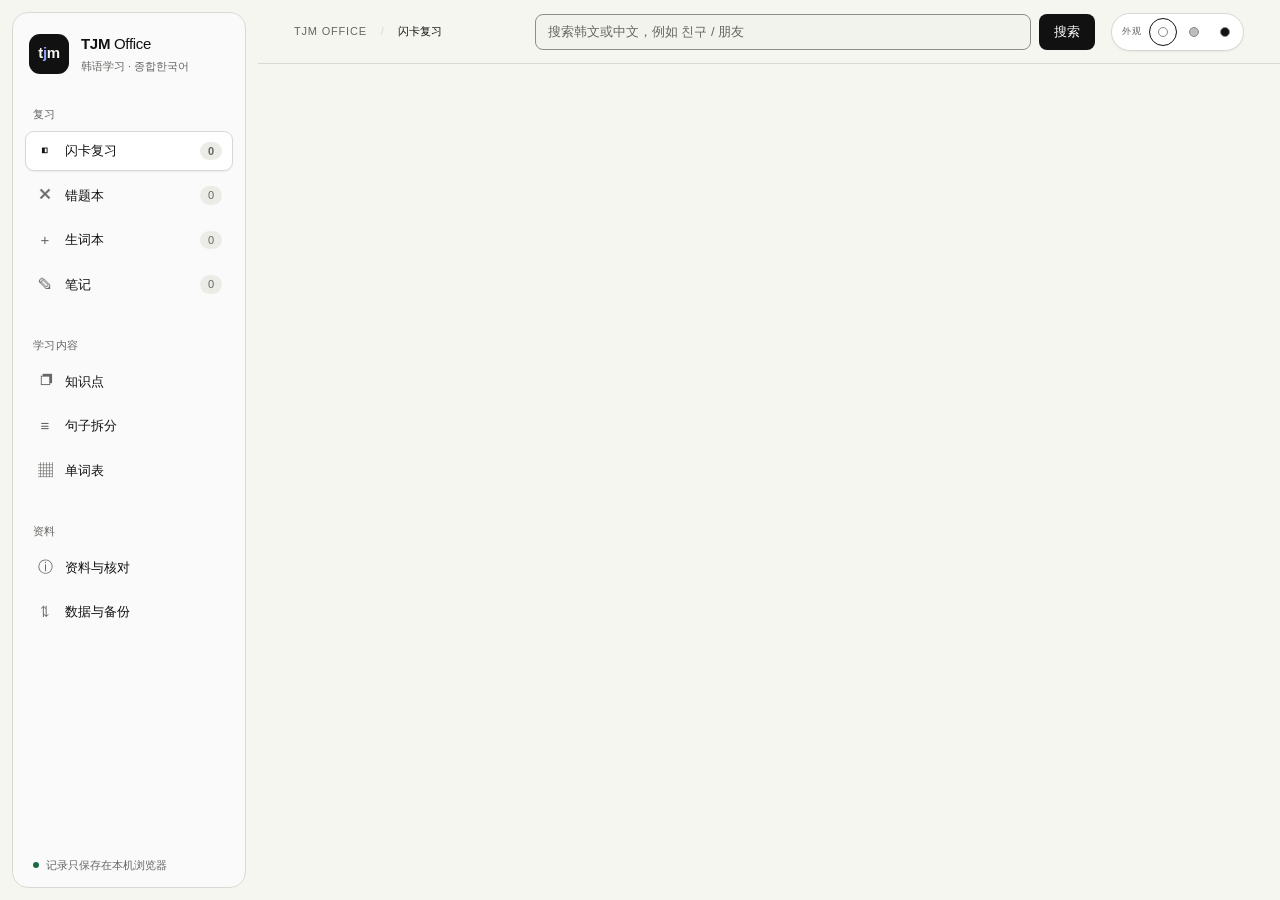
==== index.html @ 4e92ffac "上线" ====
<!DOCTYPE html>
<html lang="zh-CN">
<head>
  <meta charset="UTF-8">
  <meta name="viewport" content="width=device-width, initial-scale=1, viewport-fit=cover">
  <meta name="theme-color" content="#F6F6F1" media="(prefers-color-scheme: light)">
  <meta name="theme-color" content="#181817" media="(prefers-color-scheme: dark)">
  <meta name="description" content="韩语单词闪卡、逐词拆分句子、错题本与生词本。">
  <title>TJM 韩语学习 · Korean Study</title>
  <link rel="stylesheet" href="style.css">
  <link rel="stylesheet" href="knowledge.css">
</head>
<body>
  <script>document.body.dataset.theme = ['white', 'gray', 'black'].find(t => t === localStorage.getItem('tjm-theme')) || 'white';</script>
  <aside class="sidebar" aria-label="韩语学习导航">
    <a class="brand" href="#" data-view="flash" aria-label="TJM 韩语学习">
      <span class="brand-icon">t<span>j</span>m</span>
      <div><b>TJM <span>Office</span></b><small>韩语学习 · 종합한국어</small></div>
    </a>
    <div class="workspace-label">复习</div>
    <nav class="nav-group-list">
      <a class="nav active" data-view="flash"><span aria-hidden="true">◧</span>闪卡复习<small id="dueCount" title="今日待复习">0</small></a>
      <a class="nav" data-view="wrong"><span aria-hidden="true">✕</span>错题本<small id="wrongCount">0</small></a>
      <a class="nav" data-view="vocab"><span aria-hidden="true">+</span>生词本<small id="vocabCount">0</small></a>
      <a class="nav" data-view="notes"><span aria-hidden="true">✎</span>笔记<small id="notesCount">0</small></a>
    </nav>
    <div class="workspace-label">学习内容</div>
    <nav class="nav-group-list">
      <a class="nav" data-view="knowledge"><span aria-hidden="true">❐</span>知识点</a>
      <a class="nav" data-view="sentences"><span aria-hidden="true">≡</span>句子拆分</a>
      <a class="nav" data-view="words"><span aria-hidden="true">▦</span>单词表</a>
    </nav>
    <div class="workspace-label">资料</div>
    <nav class="nav-group-list">
      <a class="nav" data-view="reference"><span aria-hidden="true">ⓘ</span>资料与核对</a>
      <a class="nav" data-view="backup"><span aria-hidden="true">⇅</span>数据与备份</a>
    </nav>
    <div class="sidebar-bottom"><span class="dot" aria-hidden="true"></span><span>记录只保存在本机浏览器</span></div>
  </aside>

  <div class="workspace">
    <header class="topbar">
      <div class="crumb">TJM OFFICE <span>/</span> <b id="crumbView">闪卡复习</b></div>
      <form class="search" id="searchForm" role="search">
        <input id="searchInput" type="search" placeholder="搜索韩文或中文，例如 친구 / 朋友" autocomplete="off" aria-label="搜索韩文或中文">
        <button class="primary" type="submit">搜索</button>
      </form>
      <div class="theme-control" role="group" aria-label="外观">
        <span>外观</span>
        <div class="theme-options">
          <button type="button" data-theme-choice="white" aria-label="白"><i></i><span class="theme-name">白</span></button>
          <button type="button" data-theme-choice="gray" aria-label="灰"><i></i><span class="theme-name">灰</span></button>
          <button type="button" data-theme-choice="black" aria-label="黑"><i></i><span class="theme-name">黑</span></button>
        </div>
      </div>
    </header>
    <main id="main"></main>
  </div>

  <div id="toast" class="toast" role="status" aria-live="polite"></div>
  <div id="noteBar" class="note-bar" role="toolbar" aria-label="笔记" hidden></div>
  <dialog id="noteDialog" class="note-dialog" aria-label="批注">
    <form method="dialog">
      <h2>批注</h2>
      <blockquote></blockquote>
      <textarea rows="4" placeholder="写下你的理解、疑问或记忆方法" aria-label="批注内容"></textarea>
      <div class="dialog-actions"><button class="btn" value="cancel">取消</button><button class="btn primary" value="save">保存</button></div>
    </form>
  </dialog>

  <script src="vendor/ts-fsrs-6.0.0.umd.js"></script>
  <script src="data.js"></script>
  <script src="data-handbook.js"></script>
  <script src="knowledge.js"></script>
  <script src="app.js"></script>
  <script src="notes.js"></script>
</body>
</html>
---- style.css ----
/* TJM Office 办公类应用外观：沿用简历与岗位助手的白 / 灰 / 黑语义 Token（存储键 tjm-theme）。
   表面不透明，不用磨砂玻璃；蓝色只给焦点和标志里的 j。 */
:root { --ui-accent: #3157FF; --ui-brand-j: #8EA4FF; --ui-raise: 0 1px 2px #0000000f; --ui-shadow: 0 8px 28px #0000001f;
  --ui-card-shadow: 0 1px 2px #0000000a, 0 6px 18px #00000012; --ui-card-shadow-hover: 0 2px 4px #0000000d, 0 10px 26px #0000001a;
  font-family: -apple-system, BlinkMacSystemFont, Arial, "PingFang SC", "Apple SD Gothic Neo", "Noto Sans KR", "Microsoft YaHei", sans-serif;
  font-synthesis: none; }
body, body[data-theme="white"] { color-scheme: light;
  --ui-bg: #F6F6F1; --ui-panel: #FAFAFA; --ui-elevated: #FFFFFF; --ui-input: #F3F3EE; --ui-hover: #EDEDE8;
  --ui-text: #111111; --ui-text-secondary: #666664; --ui-divider: #D9D9D4; --ui-control-border: #8E8E89;
  --ui-primary: #111111; --ui-primary-hover: #333333; --ui-on-primary: #FFFFFF; --ui-rail: #111111; --ui-on-rail: #F6F6F1;
  --ui-badge: #ECECE7; --ui-danger: #B42332; --ui-danger-bg: #F6E4E4; --ui-success: #1A6B45; --ui-success-bg: #E4EEE6;
  --ui-warning: #865200; --ui-warning-bg: #F3EBDA; --ui-disabled: #8C8C88; }
body[data-theme="gray"] {
  --ui-bg: #D4D4D0; --ui-panel: #D7D7D3; --ui-elevated: #E0E0DC; --ui-input: #E8E8E4; --ui-hover: #C8C8C4;
  --ui-text: #151515; --ui-text-secondary: #4E4E4C; --ui-divider: #B9B9B5; --ui-control-border: #767672;
  --ui-badge: #C8C8C4; --ui-danger-bg: #E2CFCF; --ui-success-bg: #CFDDD2; --ui-warning-bg: #E2D6BF; --ui-disabled: #767672;
  --ui-raise: 0 1px 2px #00000014; --ui-card-shadow: 0 1px 2px #00000012, 0 6px 18px #0000001c; --ui-card-shadow-hover: 0 2px 4px #00000014, 0 10px 26px #00000026; }
body[data-theme="black"] { color-scheme: dark;
  --ui-bg: #181817; --ui-panel: #0E0E0E; --ui-elevated: #20201F; --ui-input: #2A2A28; --ui-hover: #2E2E2C;
  --ui-text: #F0F0ED; --ui-text-secondary: #AAA9A4; --ui-divider: #3F3F3C; --ui-control-border: #73736F;
  --ui-primary: #F0F0ED; --ui-primary-hover: #D6D6D2; --ui-on-primary: #111111; --ui-rail: #F0F0ED; --ui-on-rail: #111111;
  --ui-accent: #8EA4FF; --ui-brand-j: #3157FF; --ui-badge: #2E2E2C;
  --ui-danger: #FF9AA6; --ui-danger-bg: #3A2226; --ui-success: #89D6AA; --ui-success-bg: #1E3329;
  --ui-warning: #F3C979; --ui-warning-bg: #3A3022; --ui-disabled: #777773;
  --ui-raise: 0 1px 2px #00000040; --ui-shadow: 0 8px 28px #00000066;
  --ui-card-shadow: 0 1px 2px #00000059, 0 8px 22px #00000066; --ui-card-shadow-hover: 0 2px 4px #00000066, 0 12px 30px #00000080; }

* { box-sizing: border-box; }
body { margin: 0; color: var(--ui-text); background: var(--ui-bg); font-size: 13px; line-height: 1.5; }
button, input, select { font: inherit; color: inherit; }
button, a { cursor: pointer; -webkit-tap-highlight-color: transparent; touch-action: manipulation; }
button:focus-visible, a:focus-visible, input:focus-visible, select:focus-visible, .chunk:focus-visible {
  outline: 2px solid var(--ui-accent); outline-offset: 2px; }
h1, h2, h3, h4, p { margin-top: 0; }
input, select { min-height: 36px; padding: 0 12px; border: 1px solid var(--ui-control-border); border-radius: 8px; background: var(--ui-input); }
input::placeholder { color: var(--ui-text-secondary); }

/* 左侧栏 */
.sidebar { position: fixed; z-index: 2; top: 12px; bottom: 12px; left: 12px; width: 234px; display: flex; flex-direction: column;
  padding: 16px 12px 14px; overflow-y: auto; background: var(--ui-panel); border: 1px solid var(--ui-divider); border-radius: 16px; }
.brand { display: flex; align-items: center; gap: 12px; padding: 4px; color: var(--ui-text); text-decoration: none; }
.brand-icon { display: grid; place-items: center; flex: none; width: 40px; height: 40px; border-radius: 11px;
  background: var(--ui-rail); color: var(--ui-on-rail); font-size: 15px; font-weight: 700; letter-spacing: -.3px; }
.brand-icon span { display: contents; color: var(--ui-brand-j); }
.brand b { font-size: 15px; font-weight: 600; letter-spacing: -.3px; }
.brand b span { font-weight: 400; }
.brand small { display: block; margin-top: 2px; font-size: 11px; color: var(--ui-text-secondary); }
.workspace-label { margin: 28px 8px 8px; font-size: 11px; letter-spacing: .4px; color: var(--ui-text-secondary); }
.nav { display: flex; align-items: center; gap: 11px; min-height: 38px; margin-bottom: 4px; padding: 8px 10px;
  border: 1px solid transparent; border-radius: 9px; color: var(--ui-text); font-size: 13px; text-decoration: none; transition: background-color 90ms; }
.nav > span { width: 18px; text-align: center; font-size: 15px; color: var(--ui-text-secondary); }
.nav > small { min-width: 22px; margin-left: auto; padding: 1px 6px; border-radius: 10px; background: var(--ui-badge);
  color: var(--ui-text-secondary); font-size: 11px; text-align: center; font-variant-numeric: tabular-nums; }
.nav:hover { background: var(--ui-hover); }
.nav.active { background: var(--ui-elevated); border-color: var(--ui-divider); box-shadow: var(--ui-raise); font-weight: 600; }
.nav.active > span { color: var(--ui-text); }
.sidebar-bottom { display: flex; align-items: center; gap: 7px; margin: auto 8px 0; padding-top: 16px; font-size: 11px; color: var(--ui-text-secondary); }
.dot { width: 6px; height: 6px; border-radius: 50%; background: var(--ui-success); flex: none; }

/* 顶栏 */
.workspace { min-width: 0; margin-left: 258px; overflow-x: clip; }
.topbar { position: sticky; z-index: 1; top: 0; display: flex; align-items: center; gap: 16px; height: 64px; padding: 0 36px;
  background: var(--ui-bg); border-bottom: 1px solid var(--ui-divider); }
.crumb { flex: none; font-size: 11px; letter-spacing: .8px; color: var(--ui-text-secondary); white-space: nowrap; }
.crumb span { margin: 0 10px; color: var(--ui-divider); }
.crumb b { font-weight: 500; color: var(--ui-text); letter-spacing: 0; }
.search { flex: 1; display: flex; gap: 8px; max-width: 560px; margin-left: auto; }
.search input { flex: 1; min-width: 0; }
.theme-control { display: flex; align-items: center; gap: 7px; flex: none; padding: 4px 4px 4px 10px;
  border: 1px solid var(--ui-divider); border-radius: 999px; background: var(--ui-elevated); box-shadow: var(--ui-raise); }
.theme-control > span { font-size: 9px; letter-spacing: .12em; color: var(--ui-text-secondary); }
.theme-options { display: flex; gap: 3px; }
.theme-options button { display: grid; place-items: center; width: 28px; height: 28px; padding: 0; border: 1px solid transparent;
  border-radius: 999px; background: transparent; transition: border-color 90ms; }
.theme-options button:hover, .theme-options button.active { border-color: var(--ui-text); }
.theme-options i { width: 10px; height: 10px; border: 1px solid #888; border-radius: 50%; }
[data-theme-choice="white"] i { background: #fff; } [data-theme-choice="gray"] i { background: #bdbdbd; } [data-theme-choice="black"] i { background: #111; }
.theme-name { position: absolute; width: 1px; height: 1px; overflow: hidden; clip: rect(0 0 0 0); white-space: nowrap; }

main { max-width: 1240px; margin: 0 auto; padding: 32px 36px 40px; }
/* 页面层级：页标题（h1 + 说明 + 本页操作）→ 分组（组标题 + 数量）→ 卡片 */
.page-head { display: flex; justify-content: space-between; align-items: flex-end; gap: 18px; margin-bottom: 24px; }
.page-head h1 { display: flex; align-items: center; gap: 10px; margin-bottom: 8px; font-size: 28px; font-weight: 500; letter-spacing: -.7px; }
.page-head p { max-width: 640px; margin: 0; font-size: 13px; color: var(--ui-text-secondary); }
.page-actions { display: flex; flex-wrap: wrap; gap: 8px; flex: none; }
.count { padding: 2px 8px; border-radius: 10px; background: var(--ui-badge); color: var(--ui-text-secondary);
  font-size: 11px; font-weight: 500; letter-spacing: 0; font-variant-numeric: tabular-nums; }
.group { margin-bottom: 32px; }
.group-head { display: flex; align-items: center; gap: 10px; margin-bottom: 12px; }
.group-head h2 { margin: 0; font-size: 15px; font-weight: 600; }

.stat-grid { display: grid; grid-template-columns: repeat(auto-fill, minmax(150px, 1fr)); gap: 10px; margin-bottom: 14px; }
.stat-card { display: flex; flex-direction: column-reverse; gap: 4px; padding: 16px 18px; background: var(--ui-elevated);
  border: 1px solid var(--ui-divider); border-radius: 14px; box-shadow: var(--ui-card-shadow); }
.stat-card strong { font-size: 34px; font-weight: 400; line-height: 1; letter-spacing: -1px; font-variant-numeric: tabular-nums; }
.stat-card span { font-size: 12px; color: var(--ui-text-secondary); }

/* 按钮与工具条 */
.primary, .btn { min-height: 36px; padding: 0 15px; border-radius: 8px; font-size: 13px; font-weight: 500; white-space: nowrap;
  transition: background-color 90ms; }
.primary, .btn.primary { border: 0; background: var(--ui-primary); color: var(--ui-on-primary); }
.primary:hover, .btn.primary:hover { background: var(--ui-primary-hover); }
.btn { border: 1px solid var(--ui-control-border); background: var(--ui-elevated); }
.btn:hover { background: var(--ui-hover); }
.btn:disabled { color: var(--ui-disabled); cursor: not-allowed; }
.btn.good { border-color: var(--ui-success); background: var(--ui-success-bg); color: var(--ui-success); }
.btn.bad { border-color: var(--ui-danger); background: var(--ui-danger-bg); color: var(--ui-danger); }
.toolbar { display: flex; flex-wrap: wrap; align-items: center; gap: 8px; margin-bottom: 18px; }
.hint { font-size: 12px; color: var(--ui-text-secondary); }
.empty { padding: 48px 0; text-align: center; color: var(--ui-text-secondary); }
.icon-btn { display: inline-grid; place-items: center; width: 30px; height: 30px; padding: 0; border: 1px solid var(--ui-divider);
  border-radius: 8px; background: var(--ui-elevated); font-size: 12px; line-height: 1; vertical-align: middle; transition: background-color 90ms; }
.icon-btn:hover { background: var(--ui-hover); }
.icon-btn.on { border-color: var(--ui-primary); background: var(--ui-primary); color: var(--ui-on-primary); }

/* 闪卡 */
.progress { margin-bottom: 8px; font-size: 12px; color: var(--ui-text-secondary); font-variant-numeric: tabular-nums; }
.card-wrap { width: 620px; max-width: 100%; height: 340px; margin: 0 0 16px; perspective: 1400px; }
.card { position: relative; width: 100%; height: 100%; transform-style: preserve-3d; transition: transform 300ms ease; user-select: none; -webkit-user-select: none; }
.card.flipped { transform: rotateY(180deg); }
.face { position: absolute; inset: 0; display: flex; flex-direction: column; align-items: center; justify-content: center; padding: 40px 28px;
  overflow: auto; background: var(--ui-elevated); border: 1px solid var(--ui-divider); border-radius: 14px; box-shadow: var(--ui-card-shadow);
  text-align: center; cursor: pointer; backface-visibility: hidden; -webkit-backface-visibility: hidden; }
.face.back { transform: rotateY(180deg); }
.face .big { font-size: 46px; font-weight: 500; line-height: 1.25; letter-spacing: -.5px; }
.face .big.sent { font-size: 26px; line-height: 1.55; letter-spacing: 0; }
.face .rom { margin-top: 8px; font-size: 14px; color: var(--ui-text-secondary); }
.face .tag { position: absolute; top: 14px; left: 18px; font-size: 11px; letter-spacing: .4px; color: var(--ui-text-secondary); }
.face .wrong-flag { position: absolute; top: 12px; right: 16px; padding: 2px 8px; border-radius: 6px; background: var(--ui-danger-bg);
  color: var(--ui-danger); font-size: 11px; font-weight: 600; }
.face .tip { position: absolute; bottom: 14px; left: 0; right: 0; font-size: 11px; color: var(--ui-text-secondary); }
.card-actions { max-width: 620px; }
.rate-row { display: grid; grid-template-columns: repeat(4, minmax(0, 1fr)); gap: 8px; max-width: 620px; margin-bottom: 10px; }
.btn.rate { display: flex; flex-direction: column; align-items: center; justify-content: center; gap: 1px; min-height: 48px; padding: 4px 6px; line-height: 1.3; }
.btn.rate small { font-size: 11px; font-weight: 400; opacity: .8; }
.card-actions .spacer { flex: 1; }

/* 逐词拆分：韩语 / 横线 / 中文 */
.gloss { display: flex; flex-wrap: wrap; align-items: flex-start; gap: 6px 12px; }
.chunk { display: inline-flex; flex-direction: column; align-items: center; padding: 3px 4px; border-radius: 6px; cursor: pointer; }
.chunk .k { padding: 0 2px 3px; border-bottom: 1.5px solid var(--ui-text); font-size: 22px; white-space: nowrap; }
.chunk .z { padding-top: 4px; font-size: 13px; color: var(--ui-success); white-space: nowrap; }
.chunk:hover { background: var(--ui-hover); }
.chunk.marked { background: var(--ui-warning-bg); box-shadow: inset 0 0 0 1px var(--ui-warning); }
.chunk.marked .z { color: var(--ui-warning); font-weight: 600; }
.face .gloss { justify-content: center; margin-top: 18px; }
.face .chunk { cursor: inherit; }

/* 句子与单词卡 */
.sent-item, .word-card { margin-bottom: 12px; background: var(--ui-elevated); border: 1px solid var(--ui-divider); border-radius: 14px; box-shadow: var(--ui-card-shadow); }
.sent-item { padding: 16px 20px; }
.sent-head { display: flex; justify-content: space-between; align-items: center; gap: 12px; margin-bottom: 10px; font-size: 11px; color: var(--ui-text-secondary); }
.sent-head > span:last-child { display: flex; gap: 6px; flex: none; }
.sent-zh { margin-top: 10px; font-size: 13px; line-height: 1.7; }
.word-card { padding: 24px 26px; }
.wc-top { display: inline-flex; align-items: flex-end; gap: 8px; }
.wc-ko { font-size: 36px; font-weight: 500; line-height: 1.2; letter-spacing: -.5px; }
.wc-actions { display: inline-flex; gap: 6px; transform: translateY(2px); }
.wc-rom { margin-top: 4px; font-size: 13px; color: var(--ui-text-secondary); }
.wc-zh { margin-top: 4px; font-size: 36px; line-height: 1.3; }
.wc-meta { margin-top: 8px; font-size: 11px; color: var(--ui-text-secondary); }
.wc-gap { height: 22px; }
.wc-dash { margin-bottom: 14px; border-top: 2px dashed var(--ui-divider); }
.wc-ex-title { margin-bottom: 10px; font-size: 11px; letter-spacing: .4px; color: var(--ui-text-secondary); }
.wc-ex { margin-bottom: 16px; }
.dict-ex { margin-bottom: 12px; }
.dict-ex-ko { display: flex; align-items: center; gap: 8px; font-size: 17px; }
.dict-ex .sent-zh { margin-top: 2px; color: var(--ui-text-secondary); }
.word-table { display: grid; grid-template-columns: repeat(auto-fill, minmax(220px, 1fr)); gap: 8px; }
.wt-item { display: flex; justify-content: space-between; align-items: center; gap: 10px; padding: 12px 14px; cursor: pointer;
  background: var(--ui-elevated); border: 1px solid var(--ui-divider); border-radius: 10px; box-shadow: var(--ui-card-shadow);
  transition: background-color 90ms, box-shadow 90ms; }
.wt-item:hover { box-shadow: var(--ui-card-shadow-hover); }
.wt-item > div:first-child { min-width: 0; }
.wt-ko { font-size: 19px; font-weight: 500; }
.wt-zh { overflow: hidden; font-size: 12px; color: var(--ui-text-secondary); text-overflow: ellipsis; white-space: nowrap; }
.wt-btns { display: flex; gap: 4px; flex: none; }

.toast { position: fixed; z-index: 10; left: 50%; bottom: calc(32px + env(safe-area-inset-bottom)); transform: translateX(-50%);
  padding: 9px 16px; border-radius: 8px; background: var(--ui-primary); color: var(--ui-on-primary); font-size: 13px;
  box-shadow: var(--ui-shadow); opacity: 0; pointer-events: none; transition: opacity 110ms; }
.toast.show { opacity: 1; }
.toast.has-action { display: flex; align-items: center; gap: 14px; }
.toast.show.has-action { pointer-events: auto; }
.toast-action { min-height: 28px; padding: 0 4px; border: 0; background: none; color: inherit; font-weight: 600;
  text-decoration: underline; text-underline-offset: 3px; }
@media (pointer: coarse) { .toast-action { min-height: 40px; padding: 0 10px; } }

/* 自适应断点与简历与岗位助手一致：1150 / 850 / 640 */
@media (min-width: 1600px) { main { padding-top: 48px; } }
@media (max-width: 1150px) {
  .sidebar { width: 200px; }
  .workspace { margin-left: 224px; }
  .topbar { padding: 0 24px; }
  main { padding: 28px 24px 36px; }
  .theme-control > span { display: none; }
}
@media (max-width: 850px) {
  .sidebar { position: static; width: auto; margin: 10px 10px 0; padding: 12px; overflow: visible; }
  .brand-icon { width: 34px; height: 34px; border-radius: 9px; font-size: 13px; }
  .workspace-label, .sidebar-bottom { display: none; }
  .sidebar { display: flex; flex-direction: row; flex-wrap: wrap; align-items: center; gap: 10px 4px; }
  .brand { width: 100%; }
  .nav-group-list { display: contents; }
  .nav { width: auto; min-width: max-content; min-height: 36px; margin: 0; padding: 7px 11px; gap: 8px; font-size: 12px; }
  .nav > span { width: auto; }
  .workspace { margin-left: 0; }
  .topbar { position: static; height: 56px; }
  .crumb { display: none; }
  .search { margin-left: 0; max-width: none; }
}
@media (max-width: 640px) {
  .sidebar { flex-wrap: nowrap; overflow-x: auto; scrollbar-width: none; }
  .brand { width: auto; padding-right: 8px; }
  .brand div { display: none; }
  .nav > small { display: none; }
  .topbar { flex-wrap: wrap; height: auto; padding: 10px 12px; gap: 8px; }
  .search { flex: 1 1 100%; order: 2; }
  .theme-control { margin-left: auto; }
  .theme-control { padding: 3px; }
  .theme-options button { width: 26px; height: 26px; }
  main { padding: 20px 12px calc(28px + env(safe-area-inset-bottom)); }
  .card-wrap { height: 300px; }
  .face { padding: 36px 16px; }
  .face .big { font-size: 36px; }
  .face .big.sent { font-size: 21px; }
  .card-actions .btn { flex: 1 1 calc(33% - 8px); padding: 0 8px; }
  .card-actions .spacer { display: none; }
  .toolbar select { flex: 1 1 100%; }
  .toolbar .hint { flex-basis: 100%; }
  .page-head { display: block; margin-bottom: 18px; }
  .page-head h1 { font-size: 23px; }
  .page-actions { margin-top: 14px; }
  .page-actions select { flex: 1 1 100%; }
  .sent-item { padding: 14px; }
  .word-card { padding: 18px 16px; }
  .wc-ko, .wc-zh { font-size: 30px; }
  .chunk .k { font-size: 19px; }
  .chunk .z { font-size: 12px; }
  .word-table { grid-template-columns: 1fr; }
}
/* 触屏：点按目标不小于 44px，悬停效果不常驻 */
@media (pointer: coarse) {
  .icon-btn { width: 44px; height: 44px; font-size: 14px; }
  .btn, .primary, .nav, .toolbar select, .search input { min-height: 44px; }
  .theme-options button { width: 36px; height: 36px; }
}
@media (hover: none) { .chunk:not(.marked):hover, .wt-item:hover, .nav:not(.active):hover { background: none; } }
@media (prefers-reduced-motion: reduce) { * { transition: none !important; animation: none !important; scroll-behavior: auto !important; } }
---- knowledge.css ----
/* 知识点与资料页：handbook.html 原有的组件（表格、提示框、发音图示、逐词释义）换成 TJM Office 的语义 Token。
   类名沿用手册原文，只在 .kb 范围内生效。 */

/* 章节切换与目录 */
.segmented { display: flex; gap: 4px; margin-bottom: 20px; padding: 4px; overflow-x: auto; scrollbar-width: none;
  background: var(--ui-input); border: 1px solid var(--ui-divider); border-radius: 12px; }
.seg { display: flex; align-items: center; gap: 8px; flex: 1 0 auto; justify-content: center; min-height: 36px; padding: 0 14px;
  border: 1px solid transparent; border-radius: 9px; background: none; font-size: 13px; white-space: nowrap; transition: background-color 90ms; }
.seg small { font-size: 11px; color: var(--ui-text-secondary); font-variant-numeric: tabular-nums; }
.seg:hover { background: var(--ui-hover); }
.seg.active { background: var(--ui-elevated); border-color: var(--ui-divider); box-shadow: var(--ui-raise); font-weight: 600; }
.seg.active small { color: var(--ui-text); }
.kb-layout { display: grid; grid-template-columns: minmax(0, 1fr) 220px; gap: 28px; align-items: start; }
.kb-outline { position: sticky; top: 84px; max-height: calc(100dvh - 104px); overflow-y: auto; padding: 4px 0 4px 14px; border-left: 1px solid var(--ui-divider); }
.outline-title { margin-bottom: 8px; font-size: 11px; letter-spacing: .4px; color: var(--ui-text-secondary); }
.kb-outline a { display: block; padding: 5px 0; font-size: 12px; line-height: 1.45; color: var(--ui-text-secondary); text-decoration: none; }
.kb-outline a:hover { color: var(--ui-text); }
.kb-jump { display: none; width: 100%; margin-bottom: 16px; }

/* 正文 */
.kb { min-width: 0; font-size: 13px; line-height: 1.7; }
.kb h3 { scroll-margin-top: 84px; }
.kb-intro { margin-bottom: 16px; }
.kb-intro h2 { margin-bottom: 4px; font-size: 20px; font-weight: 600; letter-spacing: -.3px; }
.kb-intro p { margin: 0; color: var(--ui-text-secondary); }
.kb .card { margin: 0 0 16px; padding: 22px 24px; background: var(--ui-elevated); border: 1px solid var(--ui-divider);
  border-radius: 14px; box-shadow: var(--ui-card-shadow); }
.kb .card h3 { margin-bottom: 14px; font-size: 16px; font-weight: 600; }
.kb .card h4 { margin: 20px 0 8px; font-size: 14px; font-weight: 600; }
.kb .card p { margin: 8px 0; }
.kb .muted { color: var(--ui-text-secondary); }
.kb .small { font-size: 12px; }
.kb .lesson-head { display: flex; justify-content: space-between; align-items: baseline; gap: 12px; margin-bottom: 12px; }
.kb .lesson-head h3 { margin: 0; }
.kb .lesson-date { flex: none; font-size: 11px; color: var(--ui-text-secondary); }
.kb .callout { margin: 14px 0; padding: 12px 15px; border-left: 3px solid var(--ui-control-border); border-radius: 0 10px 10px 0; background: var(--ui-input); }
.kb .callout.warning, .kb .editor-note { border-left-color: var(--ui-warning); background: var(--ui-warning-bg); }
.kb .editor-note { padding: 10px 14px; border-left: 3px solid var(--ui-warning); border-radius: 0 8px 8px 0; font-size: 12px; color: var(--ui-warning); }
.kb .meaning-note { margin: 6px 0 16px; padding: 9px 12px; border-radius: 8px; background: var(--ui-success-bg); color: var(--ui-success); }
.kb .grid2, .kb .grid3, .kb .source-list { display: grid; grid-template-columns: repeat(2, minmax(0, 1fr)); gap: 12px; }
.kb .grid3 { grid-template-columns: repeat(3, minmax(0, 1fr)); }
.kb .mini, .kb .source { padding: 13px 14px; background: var(--ui-input); border: 1px solid var(--ui-divider); border-radius: 10px; }
.kb .mini b, .kb .source b { display: block; margin-bottom: 4px; font-size: 13px; }
.kb .source span { font-size: 11px; color: var(--ui-text-secondary); }
.kb ul.clean, .kb ol.clean { margin: 8px 0; padding-left: 20px; }
.kb .clean li { margin: 5px 0; }
.kb .formula { margin: 12px 0; padding: 12px 15px; border: 1px solid var(--ui-divider); border-radius: 10px; background: var(--ui-input); font-size: 17px; text-align: center; }

/* 表格 */
.kb .table-wrap { margin: 10px 0 16px; overflow: auto; border: 1px solid var(--ui-divider); border-radius: 10px; }
.kb table { width: 100%; border-collapse: collapse; background: var(--ui-elevated); font-size: 13px; }
.kb th { background: var(--ui-input); color: var(--ui-text-secondary); font-size: 11px; font-weight: 600; letter-spacing: .04em; text-align: left; }
.kb th, .kb td { padding: 8px 10px; border-bottom: 1px solid var(--ui-divider); vertical-align: top; }
.kb tr:last-child td { border-bottom: 0; }

/* 韩文：可以点一下发音 */
.kb .ko, .kb .gloss-ko, .kb .pron-word, .kb .pron-out, .kb .step-token, .kb .map-pair b, .kb .map-pair strong, .kb .formula {
  font-family: "Apple SD Gothic Neo", "Noto Sans KR", "Malgun Gothic", sans-serif; }
.kb .ko { font-size: 16px; font-weight: 600; cursor: pointer; }
.kb .ko:hover, .kb .gloss-ko:hover, .kb .pron-word:hover { color: var(--ui-accent); }
.kb .gloss-ko, .kb .pron-word, .kb .pron-out, .kb .step-token, .kb .map-pair b, .kb .map-pair strong { cursor: pointer; }

/* 收音与音变图示 */
.kb .batchim-emphasis { display: inline-block; margin: 0 .05em; padding: 0 .08em; font-size: 1.8em; font-weight: 800; line-height: 1.22; white-space: nowrap;
  font-family: "Apple SD Gothic Neo", "Noto Sans KR", sans-serif; background: linear-gradient(to top, var(--ui-warning-bg) 0 32%, transparent 32%); }
.kb .mini .batchim-emphasis { font-size: 28px; margin: 4px 1px; }
.kb .mapping-block { margin: 14px 0 20px; padding: 18px; background: var(--ui-input); border: 1px solid var(--ui-divider); border-radius: 12px; }
.kb .mapping-caption { margin-bottom: 14px; font-size: 13px; font-weight: 600; }
.kb .map-five, .kb .map-three { display: grid; grid-template-columns: repeat(5, minmax(0, 1fr)); gap: 10px; }
.kb .map-three { grid-template-columns: repeat(3, minmax(0, 1fr)); }
.kb .map-pair { display: flex; flex-direction: column; align-items: center; gap: 6px; padding: 12px 5px; text-align: center;
  background: var(--ui-elevated); border: 1px solid var(--ui-divider); border-radius: 10px; box-shadow: var(--ui-raise); }
.kb .map-pair b, .kb .map-pair strong { font-size: 28px; font-weight: 800; line-height: 1.2; white-space: nowrap; }
.kb .map-pair strong { color: var(--ui-warning); }
.kb .map-pair small { font-size: 11px; color: var(--ui-text-secondary); }
.kb .map-arrow, .kb .flow-arrow { color: var(--ui-text-secondary); font-size: 18px; line-height: 1; }
.kb .rule-two-col { display: grid; grid-template-columns: repeat(3, 1fr); gap: 10px; margin: 10px 0; }
.kb .rule-src-col { padding: 11px 14px; background: var(--ui-elevated); border: 1px solid var(--ui-divider); border-radius: 10px; }
.kb .rule-src-col span { display: block; font-size: 13px; font-weight: 600; }
.kb .rule-src-col small { display: block; margin-top: 4px; font-size: 19px; font-weight: 700; font-family: "Apple SD Gothic Neo", "Noto Sans KR", sans-serif; }
.kb .pron-example-grid { display: grid; grid-template-columns: repeat(auto-fit, minmax(160px, 1fr)); gap: 10px; margin: 12px 0 22px; }
.kb .pron-card { display: flex; justify-content: space-between; align-items: center; gap: 14px; min-width: 0; padding: 13px 15px;
  background: var(--ui-input); border: 1px solid var(--ui-divider); border-radius: 10px; }
.kb .pron-word { font-size: 19px; font-weight: 700; white-space: nowrap; }
.kb .pron-out { font-size: 17px; font-weight: 600; color: var(--ui-success); white-space: nowrap; }
.kb .pron-chain { display: flex; flex-wrap: wrap; align-items: center; row-gap: 18px; margin: 14px 0 24px; padding: 16px;
  background: var(--ui-input); border: 1px solid var(--ui-divider); border-radius: 12px; }
.kb .chain-item { display: inline-flex; align-items: center; min-height: 32px; white-space: nowrap; }
.kb .chain-item:not(:last-of-type)::after { content: '—'; margin: 0 20px; color: var(--ui-text-secondary); font-size: 18px; }
.kb .chain-tail { margin-left: 8px; font-size: 12px; color: var(--ui-text-secondary); }
.kb .pron-pair { display: inline-flex; align-items: baseline; gap: 7px; }
.kb .pron-process { margin: 12px 0 18px; padding: 13px 16px; background: var(--ui-input); border: 1px solid var(--ui-divider); border-radius: 10px; }
.kb .pron-title { display: flex; align-items: baseline; gap: 8px; margin-bottom: 12px; font-weight: 600; }
.kb .steps-row { display: flex; flex-wrap: wrap; align-items: center; gap: 12px; }
.kb .step-token { font-size: 18px; font-weight: 700; }

/* 逐词释义：和句子拆分页一样，韩文 / 横线 / 中文 */
.kb .gloss-line { display: flex; flex-direction: column; gap: 10px; margin: 14px 0 18px; }
.kb .gloss-clause { padding: 10px 14px; background: var(--ui-input); border-left: 3px solid var(--ui-divider); border-radius: 0 10px 10px 0; }
.kb .gloss-words { display: flex; flex-wrap: wrap; align-items: flex-start; gap: 10px 12px; }
.kb .gloss-word { display: inline-flex; flex-direction: column; align-items: center; max-width: 100%; }
.kb .gloss-ko { padding: 0 2px 3px; border-bottom: 1.5px solid var(--ui-text); font-size: 19px; font-weight: 500; line-height: 1.35; overflow-wrap: anywhere; }
.kb .gloss-zh { padding-top: 4px; font-size: 12px; line-height: 1.4; color: var(--ui-success); text-align: center; overflow-wrap: anywhere; }
.kb .gloss-zh.pending { color: var(--ui-warning); font-style: italic; }
.kb .gloss-speaker { align-self: center; padding: 4px 8px; border-radius: 6px; background: var(--ui-badge); font-size: 12px; font-weight: 600; white-space: nowrap; }
.kb .gloss-joiner { align-self: flex-start; color: var(--ui-text-secondary); font-size: 19px; }
.kb .gloss-source-translation { display: flex; flex-wrap: wrap; gap: 6px; margin-top: 10px; }
.kb .original-note { font-size: 12px; color: var(--ui-text-secondary); }
.kb .gloss-line + p { margin-top: -6px; color: var(--ui-text-secondary); }
.kb td .gloss-ko { font-size: 16px; }
.kb td .gloss-zh { font-size: 11px; }

/* 自适应 */
@media (max-width: 1150px) {
  .kb-layout { grid-template-columns: minmax(0, 1fr); }
  .kb-outline { display: none; }
  .kb-jump { display: block; }
}
@media (max-width: 850px) { .kb h3 { scroll-margin-top: 16px; } }
@media (max-width: 640px) {
  .seg { flex: 0 0 auto; padding: 0 10px; font-size: 12px; }
  .kb .card { padding: 16px; }
  .kb .grid2, .kb .grid3, .kb .source-list, .kb .rule-two-col { grid-template-columns: 1fr; }
  .kb .map-five { gap: 5px; }
  .kb .map-pair { padding: 10px 2px; }
  .kb .map-pair b, .kb .map-pair strong { font-size: 20px; }
  .kb .map-three { grid-template-columns: 1fr; }
  .kb .map-three .map-pair { flex-direction: row; justify-content: space-around; }
  .kb .pron-example-grid { grid-template-columns: 1fr 1fr; gap: 7px; }
  .kb .pron-card { flex-direction: column; align-items: flex-start; gap: 3px; padding: 10px; }
  .kb .chain-item:not(:last-of-type)::after { margin: 0 12px; }
  .kb .gloss-ko { font-size: 17px; }
  .kb .gloss-clause { padding: 9px 10px; }
}
@media (pointer: coarse) { .seg { min-height: 44px; } }

/* ===== 笔记：高亮、标记、框选、浮动工具条 ===== */
body { --hl-yellow: #FFE16A99; --hl-green: #9BE3B080; --hl-pink: #FFB3C680; --hl-blue: #A9C4FF80;
  --hl-yellow-line: #C99A00; --hl-green-line: #1F8A4C; --hl-pink-line: #C2436A; --hl-blue-line: #3157FF; }
body[data-theme="black"] { --hl-yellow: #8A6F0E99; --hl-green: #1F6B3F99; --hl-pink: #7D2A4499; --hl-blue: #2B437F99;
  --hl-yellow-line: #F3C979; --hl-green-line: #89D6AA; --hl-pink-line: #FF9AB8; --hl-blue-line: #8EA4FF; }
.note-tools { display: flex; flex-wrap: wrap; align-items: center; gap: 8px; margin: -6px 0 18px; }
.note-tools .hint { margin-right: auto; }
.note-tools .btn.active { border-color: var(--ui-primary); background: var(--ui-primary); color: var(--ui-on-primary); }
.note-tools .btn.active .count { background: transparent; }
.kb .card { position: relative; }
.note-mark { padding: 1px 0; border-radius: 3px; color: inherit; cursor: pointer; -webkit-box-decoration-break: clone; box-decoration-break: clone; }
.hl-yellow { background: var(--hl-yellow); } .hl-green { background: var(--hl-green); }
.hl-pink { background: var(--hl-pink); } .hl-blue { background: var(--hl-blue); }
.note-underline { background: none; text-decoration: underline 2px var(--ui-danger); text-underline-offset: 4px; }
.note-mark.has-note::after { content: ''; display: inline-block; width: 6px; height: 6px; margin-left: 2px; vertical-align: super;
  border-radius: 50%; background: var(--ui-danger); }
.note-mark.flash, .note-box.flash { outline: 2px solid var(--ui-accent); outline-offset: 2px; }
.note-box { position: absolute; z-index: 1; border: 2px solid var(--hl-yellow-line); border-radius: 6px; background: color-mix(in srgb, var(--hl-yellow) 45%, transparent); cursor: pointer; }
.note-box > span { position: absolute; left: -2px; bottom: calc(100% + 4px); max-width: 260px; padding: 2px 8px; overflow: hidden;
  border-radius: 6px; background: var(--ui-primary); color: var(--ui-on-primary); font-size: 11px; line-height: 1.6; text-overflow: ellipsis; white-space: nowrap; }
.box-green { border-color: var(--hl-green-line); background: color-mix(in srgb, var(--hl-green) 45%, transparent); }
.box-pink { border-color: var(--hl-pink-line); background: color-mix(in srgb, var(--hl-pink) 45%, transparent); }
.box-blue { border-color: var(--hl-blue-line); background: color-mix(in srgb, var(--hl-blue) 45%, transparent); }
.note-box.drawing { border-style: dashed; pointer-events: none; }
.kb.boxing .card { cursor: crosshair; user-select: none; -webkit-user-select: none; -webkit-touch-callout: none; outline: 1px dashed var(--ui-control-border); outline-offset: 3px; }
.kb.boxing .note-box { pointer-events: none; }

.note-bar { position: fixed; z-index: 20; display: flex; align-items: center; gap: 6px; padding: 6px; background: var(--ui-elevated);
  border: 1px solid var(--ui-divider); border-radius: 12px; box-shadow: var(--ui-shadow); transition: opacity 110ms; }
.note-bar[hidden] { display: none; }
.note-bar-group { display: flex; gap: 4px; padding-right: 6px; border-right: 1px solid var(--ui-divider); }
.swatch { display: inline-block; flex: none; width: 22px; height: 22px; padding: 0; border: 2px solid transparent; border-radius: 50%; }
button.swatch { cursor: pointer; }
.swatch.active { border-color: var(--ui-text); }
.sw-yellow { background: var(--hl-yellow); box-shadow: inset 0 0 0 1px var(--hl-yellow-line); }
.sw-green { background: var(--hl-green); box-shadow: inset 0 0 0 1px var(--hl-green-line); }
.sw-pink { background: var(--hl-pink); box-shadow: inset 0 0 0 1px var(--hl-pink-line); }
.sw-blue { background: var(--hl-blue); box-shadow: inset 0 0 0 1px var(--hl-blue-line); }
.sw-underline { background: none; border-radius: 0; height: 4px; border: 0; border-bottom: 2px solid var(--ui-danger); }
.note-bar-btn { min-height: 30px; padding: 0 10px; border: 0; border-radius: 8px; background: none; font-size: 12px; white-space: nowrap; }
.note-bar-btn:hover, .note-bar-btn.active { background: var(--ui-hover); }
.note-bar-btn.danger { color: var(--ui-danger); }

.outline-notes { margin-top: 18px; }
.outline-notes a { display: flex; align-items: center; gap: 6px; overflow: hidden; text-overflow: ellipsis; white-space: nowrap; }
.outline-notes .swatch { width: 10px; height: 10px; border-width: 0; }
.outline-notes a.lost { opacity: .55; }

.note-item { margin-bottom: 10px; padding: 14px 18px; background: var(--ui-elevated); border: 1px solid var(--ui-divider); border-radius: 12px; box-shadow: var(--ui-card-shadow); }
.note-quote { display: flex; align-items: center; gap: 8px; font-size: 14px; }
.note-quote .swatch { width: 12px; height: 12px; border-width: 0; }
.q-underline { text-decoration: underline 2px var(--ui-danger); text-underline-offset: 4px; }
.note-text { margin: 8px 0 0 20px; white-space: pre-wrap; }
.note-meta { display: flex; justify-content: space-between; align-items: center; gap: 10px; margin-top: 10px; font-size: 11px; color: var(--ui-text-secondary); }
.note-meta > span:last-child { display: flex; gap: 6px; }
.note-meta .btn { min-height: 28px; padding: 0 10px; font-size: 12px; }

.note-dialog { width: min(460px, calc(100vw - 32px)); padding: 20px; color: var(--ui-text); background: var(--ui-elevated);
  border: 1px solid var(--ui-divider); border-radius: 12px; box-shadow: var(--ui-shadow); }
.note-dialog::backdrop { background: #11111159; }
.note-dialog h2 { margin-bottom: 10px; font-size: 16px; font-weight: 600; }
.note-dialog blockquote { max-height: 96px; margin: 0 0 12px; padding: 8px 12px; overflow: auto; border-left: 3px solid var(--ui-control-border);
  background: var(--ui-input); color: var(--ui-text-secondary); font-size: 13px; }
.note-dialog textarea { width: 100%; padding: 10px 12px; border: 1px solid var(--ui-control-border); border-radius: 8px; background: var(--ui-input);
  color: var(--ui-text); font: inherit; resize: vertical; }
.dialog-actions { display: flex; justify-content: flex-end; gap: 8px; margin-top: 14px; }
@media (pointer: coarse) {
  .swatch { width: 32px; height: 32px; }
  .note-bar-btn { min-height: 40px; padding: 0 12px; }
  .note-meta .btn { min-height: 40px; }
}
@media (max-width: 640px) { .note-tools .hint { flex-basis: 100%; } .note-meta { flex-direction: column; align-items: flex-start; } }
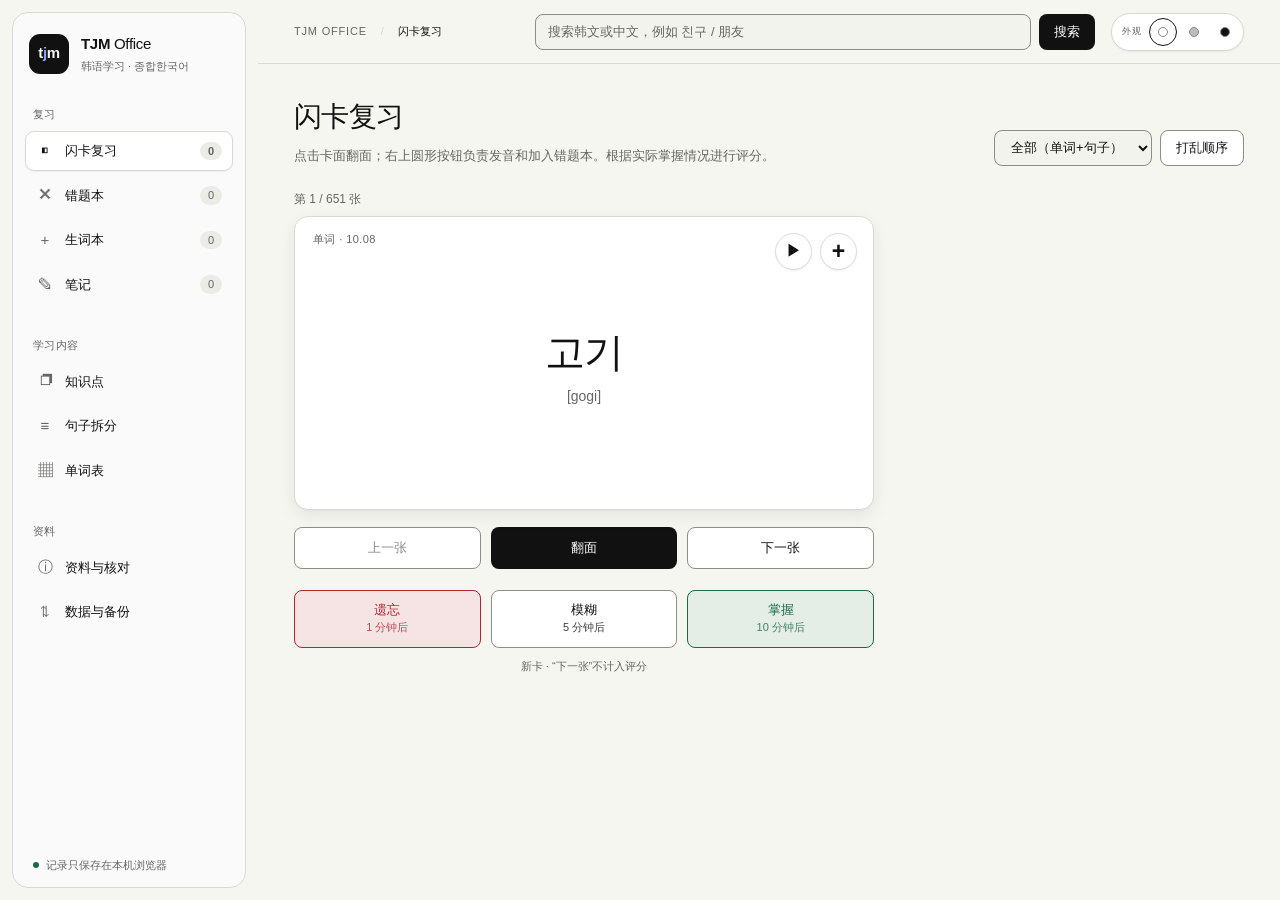
==== commit f8c3b070: "1" ====
--- a/index.html
+++ b/index.html
@@ -9,9 +9,10 @@
   <title>TJM 韩语学习 · Korean Study</title>
   <link rel="stylesheet" href="style.css">
   <link rel="stylesheet" href="knowledge.css">
+  <link rel="stylesheet" href="update-2026-11-18.css">
 </head>
 <body>
-  <script>document.body.dataset.theme = ['white', 'gray', 'black'].find(t => t === localStorage.getItem('tjm-theme')) || 'white';</script>
+  <script>try {document.body.dataset.theme = ['white','gray','black'].find(t => t === localStorage.getItem('tjm-theme')) || 'white';} catch(e) {document.body.dataset.theme='white';}</script>
   <aside class="sidebar" aria-label="韩语学习导航">
     <a class="brand" href="#" data-view="flash" aria-label="TJM 韩语学习">
       <span class="brand-icon">t<span>j</span>m</span>
@@ -37,7 +38,6 @@
     </nav>
     <div class="sidebar-bottom"><span class="dot" aria-hidden="true"></span><span>记录只保存在本机浏览器</span></div>
   </aside>
-
   <div class="workspace">
     <header class="topbar">
       <div class="crumb">TJM OFFICE <span>/</span> <b id="crumbView">闪卡复习</b></div>
@@ -56,23 +56,22 @@
     </header>
     <main id="main"></main>
   </div>
-
   <div id="toast" class="toast" role="status" aria-live="polite"></div>
   <div id="noteBar" class="note-bar" role="toolbar" aria-label="笔记" hidden></div>
   <dialog id="noteDialog" class="note-dialog" aria-label="批注">
     <form method="dialog">
-      <h2>批注</h2>
-      <blockquote></blockquote>
+      <h2>批注</h2><blockquote></blockquote>
       <textarea rows="4" placeholder="写下你的理解、疑问或记忆方法" aria-label="批注内容"></textarea>
       <div class="dialog-actions"><button class="btn" value="cancel">取消</button><button class="btn primary" value="save">保存</button></div>
     </form>
   </dialog>
-
   <script src="vendor/ts-fsrs-6.0.0.umd.js"></script>
   <script src="data.js"></script>
   <script src="data-handbook.js"></script>
+  <script src="lesson-1118.js"></script>
   <script src="knowledge.js"></script>
   <script src="app.js"></script>
   <script src="notes.js"></script>
+  <script src="update-2026-11-18.js"></script>
 </body>
 </html>
--- a/update-2026-11-18.css
+++ b/update-2026-11-18.css
@@ -0,0 +1,223 @@
+/* TJM Office 视觉增量：不改变现有白／灰／黑主题、Token、边栏与搜索。 */
+/* 闪卡适度缩小，给两排操作留出呼吸空间 */
+#main .tjm-flash-card { width: 580px; max-width: 100%; height: 294px; margin-bottom: 17px; }
+#main .tjm-flash-card .face { padding: 42px 28px 32px; }
+#main .tjm-flash-card .face .big { font-size: clamp(29px, 3.1vw, 43px); }
+#main .tjm-flash-card .face .big.sent { font-size: clamp(19px, 2.1vw, 25px); }
+#main .tjm-flash-card .face .tag { max-width: calc(100% - 132px); overflow: hidden; text-overflow: ellipsis; white-space: nowrap; }
+#main .tjm-flash-card .face .wrong-flag { top: 61px; right: 19px; font-size: 10px; }
+#main .tjm-flash-card .face .tip { display: none !important; }
+/* 卡片内部右上方两个独立圆形按钮 */
+#main .tjm-flash-card .tjm-card-tools { position: absolute; top: 16px; right: 16px; z-index: 3; display: flex; align-items: center; gap: 8px; }
+#main .tjm-flash-card .tjm-circle-btn { display: inline-grid; place-items: center; width: 37px; height: 37px; flex: none; border: 1px solid var(--ui-divider); border-radius: 50%; padding: 0; background: var(--ui-elevated); color: var(--ui-text); font: inherit; font-size: 16px; line-height: 1; cursor: pointer; box-shadow: var(--ui-raise); transition: background 140ms ease, transform 140ms ease; }
+#main .tjm-flash-card .tjm-circle-btn:hover { background: var(--ui-hover); transform: translateY(-1px); }
+#main .tjm-flash-card .tjm-circle-btn:focus-visible { outline: 2px solid var(--ui-accent); outline-offset: 2px; }
+#main .tjm-flash-card .tjm-circle-btn[data-act="mark-wrong"] { font-weight: 700; font-size: 23px; }
+#main .tjm-flash-card .tjm-circle-btn.tjm-marked { border-color: var(--ui-danger); color: var(--ui-danger); background: var(--ui-danger-bg); }
+#main .tjm-flash-card .face { cursor: pointer; }
+/* 第一行：上一张／翻面／下一张；第二行：遗忘／模糊／掌握 */
+#main .tjm-flash-controls { width: 580px; max-width: 100%; margin-bottom: 21px; display: grid; grid-template-columns: repeat(3,minmax(0,1fr)); gap: 10px; }
+#main .tjm-flash-controls .btn { min-height: 42px; width: 100%; justify-content: center; }
+#main .tjm-flash-ratings { width: 580px; max-width: 100%; display: grid; grid-template-columns: repeat(3,minmax(0,1fr)); gap: 10px; margin: 0 0 10px; }
+#main .tjm-flash-ratings .btn { min-height: 58px; }
+#main .tjm-flash-hint { width: 580px; max-width: 100%; margin-top: 10px; text-align: center; color: var(--ui-text-secondary); font-size: 11px; }
+/* 知识点的小节标题加强层级，仍沿用原字体及语义色 */
+#main .kb .card h3 { font-size: clamp(20px,2vw,23px); font-weight: 800; line-height: 1.45; }
+#main .kb .card h4 { font-size: clamp(17px,1.7vw,20px); font-weight: 750; line-height: 1.5; }
+#main .kb .card h4 + p { margin-top: 10px; }
+/* 11.18知识点：沿用原站卡片、主题色与来源标识规范。 */
+#main .kb .tjm-lesson-note { padding: 20px; margin-top: 20px; border: 1px solid var(--ui-divider); border-radius: 14px; background: var(--ui-elevated); }
+#main .kb .tjm-lesson-intro { margin-bottom: 18px; }
+#main .kb .tjm-lesson-kicker { display: inline-block; margin-bottom: 5px; color: var(--ui-accent); font-size: 10px; font-weight: 800; letter-spacing: .08em; }
+#main .kb .tjm-lesson-intro h3 { margin: 0 0 7px; }
+#main .kb .tjm-lesson-intro p, #main .kb .tjm-lesson-caption { color: var(--ui-text-secondary); font-size: 12px; line-height: 1.75; }
+#main .kb .tjm-lesson-map { display: grid; grid-template-columns: repeat(4,minmax(0,1fr)); gap: 8px; margin: 16px 0 20px; }
+#main .kb .tjm-lesson-map > div { display: flex; flex-direction: column; gap: 4px; min-width: 0; padding: 10px 11px; border: 1px solid var(--ui-divider); border-radius: 9px; background: var(--ui-elevated); }
+#main .kb .tjm-lesson-map b { font-size: 11px; color: var(--ui-text); }
+#main .kb .tjm-lesson-map span { font-size: 11px; line-height: 1.5; color: var(--ui-text-secondary); }
+#main .kb .tjm-lesson-block { margin: 18px 0 22px; padding-top: 14px; border-top: 1px solid var(--ui-divider); }
+#main .kb .tjm-lesson-block h4 { margin: 4px 0 7px; }
+/* 来源标签保留网页既有样式：右对齐灰字，明确显示文件名日期和PDF页码。 */
+#main .kb .tjm-source-label { display: block; width: 100%; margin: 0 0 10px; color: var(--ui-text-secondary); font-size: 11px; font-weight: 500; line-height: 1.5; letter-spacing: .02em; text-align: right; }
+#main .kb .tjm-vocab-columns { display: grid; grid-template-columns: repeat(3,minmax(0,1fr)); gap: 12px; margin-top: 13px; }
+#main .kb .tjm-vocab-column { min-width: 0; padding: 12px; border: 1px solid var(--ui-divider); border-radius: 10px; background: var(--ui-elevated); }
+#main .kb .tjm-vocab-column h5 { margin: 0 0 9px; font-size: 13px; font-weight: 750; line-height: 1.5; color: var(--ui-text); }
+#main .kb .tjm-vocab-list { display: grid; gap: 6px; margin: 0; padding: 0; list-style: none; }
+#main .kb .tjm-vocab-list li { display: grid; grid-template-columns: minmax(62px,.72fr) minmax(0,1fr); gap: 7px; align-items: baseline; font-size: 12px; line-height: 1.5; }
+#main .kb .tjm-vocab-list li .ko { font-weight: 750; color: var(--ui-text); }
+#main .kb .tjm-vocab-list li > span:last-child { color: var(--ui-text-secondary); }
+#main .kb .tjm-errata { margin-top: 14px; padding: 11px 13px; border-left: 3px solid var(--ui-warning); border-radius: 0 8px 8px 0; background: var(--ui-warning-bg); font-size: 12px; line-height: 1.75; }
+#main .kb .tjm-errata > b { display: block; margin-bottom: 4px; }
+#main .kb .tjm-errata p { margin: 4px 0; }
+#main .kb .tjm-sport-figure { display: block; margin: 12px auto 15px; width: min(520px,100%); height: auto; border: 1px solid var(--ui-divider); border-radius: 10px; }
+#main .kb .tjm-sport-groups { display: grid; grid-template-columns: repeat(3,minmax(0,1fr)); gap: 10px; }
+#main .kb .tjm-sport-group { min-width: 0; padding: 11px; border: 1px solid var(--ui-divider); border-radius: 10px; background: var(--ui-elevated); }
+#main .kb .tjm-sport-title { display: flex; align-items: baseline; gap: 7px; margin-bottom: 9px; }
+#main .kb .tjm-sport-title b { font-size: 16px; color: var(--ui-accent); }
+#main .kb .tjm-sport-title span { font-size: 10px; color: var(--ui-text-secondary); }
+#main .kb .tjm-sport-chips { display: flex; flex-wrap: wrap; gap: 6px; }
+#main .kb .tjm-sport-chip { display: inline-flex; flex-direction: column; gap: 1px; min-width: 64px; padding: 6px 8px; border: 1px solid var(--ui-divider); border-radius: 7px; background: var(--ui-elevated); }
+#main .kb .tjm-sport-chip b { font-size: 12px; color: var(--ui-text); }
+#main .kb .tjm-sport-chip small { font-size: 10px; color: var(--ui-text-secondary); }
+#main .kb .tjm-sport-chip.is-new { border-color: var(--ui-accent); background: var(--ui-accent-soft, var(--ui-hover)); }
+#main .kb .tjm-lesson-examples { display: grid; grid-template-columns: repeat(2,minmax(0,1fr)); gap: 9px; margin: 12px 0; }
+#main .kb .tjm-lesson-examples > div { display: flex; flex-direction: column; gap: 4px; padding: 10px 12px; border: 1px solid var(--ui-divider); border-radius: 9px; background: var(--ui-elevated); }
+#main .kb .tjm-lesson-examples .ko { font-size: 14px; font-weight: 800; }
+#main .kb .tjm-lesson-examples span { font-size: 12px; color: var(--ui-text-secondary); }
+#main .kb .tjm-lesson-callout { margin-top: 12px; padding: 11px 13px; border-left: 3px solid var(--ui-accent); border-radius: 0 8px 8px 0; background: var(--ui-hover); font-size: 12px; line-height: 1.8; }
+#main .kb .tjm-lesson-callout > b { margin-right: 6px; }
+#main .kb .tjm-lesson-group { margin: 15px 0 20px; padding-top: 12px; border-top: 1px solid var(--ui-divider); }
+#main .kb .tjm-lesson-group h5 { margin: 0 0 8px; font-size: 14px; font-weight: 750; line-height: 1.55; color: var(--ui-text); }
+#main .kb .tjm-lesson-sent { padding: 10px 0; border-bottom: 1px solid var(--ui-divider); }
+#main .kb .tjm-lesson-sent:last-child { border-bottom: none; }
+#main .kb .tjm-lesson-sent .gloss { margin: 5px 0; }
+#main .kb .tjm-lesson-sent .sent-zh { margin-top: 8px; color: var(--ui-text-secondary); font-size: 12px; }
+
+@media (max-width: 900px) {
+  #main .kb .tjm-lesson-map { grid-template-columns: repeat(2,minmax(0,1fr)); }
+  #main .kb .tjm-vocab-columns { grid-template-columns: 1fr; }
+  #main .kb .tjm-vocab-list { grid-template-columns: repeat(2,minmax(0,1fr)); column-gap: 14px; }
+}
+@media (max-width: 620px) {
+  #main .kb .tjm-lesson-note { padding: 15px; }
+  #main .kb .tjm-source-label { font-size: 10px; }
+  #main .kb .tjm-sport-groups { grid-template-columns: 1fr; }
+  #main .kb .tjm-lesson-examples { grid-template-columns: 1fr; }
+  #main .kb .tjm-vocab-list { grid-template-columns: 1fr; }
+  #main .kb .tjm-lesson-map { gap: 6px; }
+  #main .kb .tjm-lesson-map > div { padding: 8px; }
+}
+
+/* 框选／本页笔记：固定在视口右下角，横向并排。 */
+#main .note-tools.tjm-fixed-note-tools {
+  position: fixed !important;
+  top: auto !important;
+  left: auto !important;
+  right: calc(16px + env(safe-area-inset-right, 0px)) !important;
+  bottom: calc(18px + env(safe-area-inset-bottom, 0px)) !important;
+  z-index: 100 !important;
+  display: flex !important;
+  flex-direction: row !important;
+  align-items: center !important;
+  justify-content: center !important;
+  gap: 10px !important;
+  width: auto !important;
+  margin: 0 !important;
+  padding: 0 !important;
+  border: 0 !important;
+  border-radius: 0 !important;
+  background: transparent !important;
+  box-shadow: none !important;
+}
+#main .note-tools.tjm-fixed-note-tools button[data-act="box"],
+#main .note-tools.tjm-fixed-note-tools button[data-act="go-notes"] {
+  position: relative !important;
+  display: grid !important;
+  place-items: center !important;
+  box-sizing: border-box !important;
+  width: 50px !important;
+  min-width: 50px !important;
+  max-width: 50px !important;
+  height: 50px !important;
+  min-height: 50px !important;
+  padding: 0 !important;
+  border: 1px solid var(--ui-divider) !important;
+  border-radius: 50% !important;
+  background: var(--ui-elevated) !important;
+  color: var(--ui-text) !important;
+  font-size: 0 !important;
+  line-height: 1 !important;
+  box-shadow: var(--ui-shadow, 0 4px 16px rgba(0,0,0,.16)) !important;
+  cursor: pointer;
+  touch-action: manipulation;
+  -webkit-tap-highlight-color: transparent;
+}
+#main .note-tools.tjm-fixed-note-tools button[data-act="box"] > .tjm-note-icon,
+#main .note-tools.tjm-fixed-note-tools button[data-act="go-notes"] > .tjm-note-icon {
+  position: absolute !important;
+  left: 50% !important;
+  top: 50% !important;
+  display: block !important;
+  width: 23px !important;
+  height: 23px !important;
+  margin: 0 !important;
+  transform: translate(-50%, -50%) !important;
+  fill: currentColor;
+  pointer-events: none;
+}
+#main .note-tools.tjm-fixed-note-tools button[data-act="box"].active {
+  background: var(--ui-primary) !important;
+  color: var(--ui-on-primary) !important;
+  border-color: var(--ui-primary) !important;
+}
+#main .note-tools.tjm-fixed-note-tools button:focus-visible {
+  outline: 2px solid var(--ui-accent);
+  outline-offset: 3px;
+}
+/* 笔记数量与书本图标合并，作为右上角小型角标。 */
+#main .note-tools.tjm-fixed-note-tools button[data-act="go-notes"] .tjm-note-count-badge {
+  position: absolute !important;
+  z-index: 3 !important;
+  top: -4px !important;
+  right: -4px !important;
+  display: inline-flex !important;
+  align-items: center !important;
+  justify-content: center !important;
+  box-sizing: border-box !important;
+  min-width: 16px !important;
+  width: auto !important;
+  height: 16px !important;
+  padding: 0 3px !important;
+  border: 2px solid var(--ui-elevated) !important;
+  border-radius: 999px !important;
+  background: var(--ui-primary) !important;
+  color: var(--ui-on-primary) !important;
+  font-family: inherit !important;
+  font-size: 9px !important;
+  font-weight: 750 !important;
+  line-height: 1 !important;
+  letter-spacing: 0 !important;
+  white-space: nowrap !important;
+  pointer-events: none !important;
+  transform: none !important;
+}
+#main .note-tools.tjm-fixed-note-tools button[data-act="go-notes"] .tjm-note-count-badge[hidden] {
+  display: none !important;
+}
+@media (max-width: 640px) {
+  #main .note-tools.tjm-fixed-note-tools {
+    right: calc(12px + env(safe-area-inset-right, 0px)) !important;
+    bottom: calc(18px + env(safe-area-inset-bottom, 0px)) !important;
+    gap: 9px !important;
+  }
+  #main .note-tools.tjm-fixed-note-tools button[data-act="box"],
+  #main .note-tools.tjm-fixed-note-tools button[data-act="go-notes"] {
+    width: 48px !important;
+    min-width: 48px !important;
+    max-width: 48px !important;
+    height: 48px !important;
+    min-height: 48px !important;
+  }
+  #main .note-tools.tjm-fixed-note-tools button[data-act="box"] > .tjm-note-icon,
+  #main .note-tools.tjm-fixed-note-tools button[data-act="go-notes"] > .tjm-note-icon {
+    width: 22px !important;
+    height: 22px !important;
+  }
+}
+
+/* iPad滚动时已选文字的高亮菜单保持在视口内 */
+body .note-bar.tjm-note-pinned { position: fixed; top: auto !important; bottom: calc(18px + env(safe-area-inset-bottom, 0px)); left: 50% !important; transform: translateX(-50%); z-index: 90; max-width: calc(100vw - 18px); overflow-x: auto; }
+@media (max-width: 640px) {
+  #main .tjm-flash-card { height: 260px; }
+  #main .tjm-flash-card .face { padding: 41px 17px 24px; }
+  #main .tjm-flash-card .face .big { font-size: 35px; }
+  #main .tjm-flash-card .face .big.sent { font-size: 20px; }
+  #main .tjm-flash-card .tjm-card-tools { right: 12px; top: 12px; gap: 7px; }
+  #main .tjm-flash-card .tjm-circle-btn { width: 36px; height: 36px; }
+  #main .tjm-flash-controls, #main .tjm-flash-ratings { gap: 7px; }
+  #main .tjm-flash-controls { margin-bottom: 19px; }
+  #main .tjm-flash-ratings .btn { min-height: 56px; padding: 6px 3px; }
+}
+@media (prefers-reduced-motion: reduce) {
+ #main .tjm-flash-card .tjm-circle-btn { transition: none; }
+}
